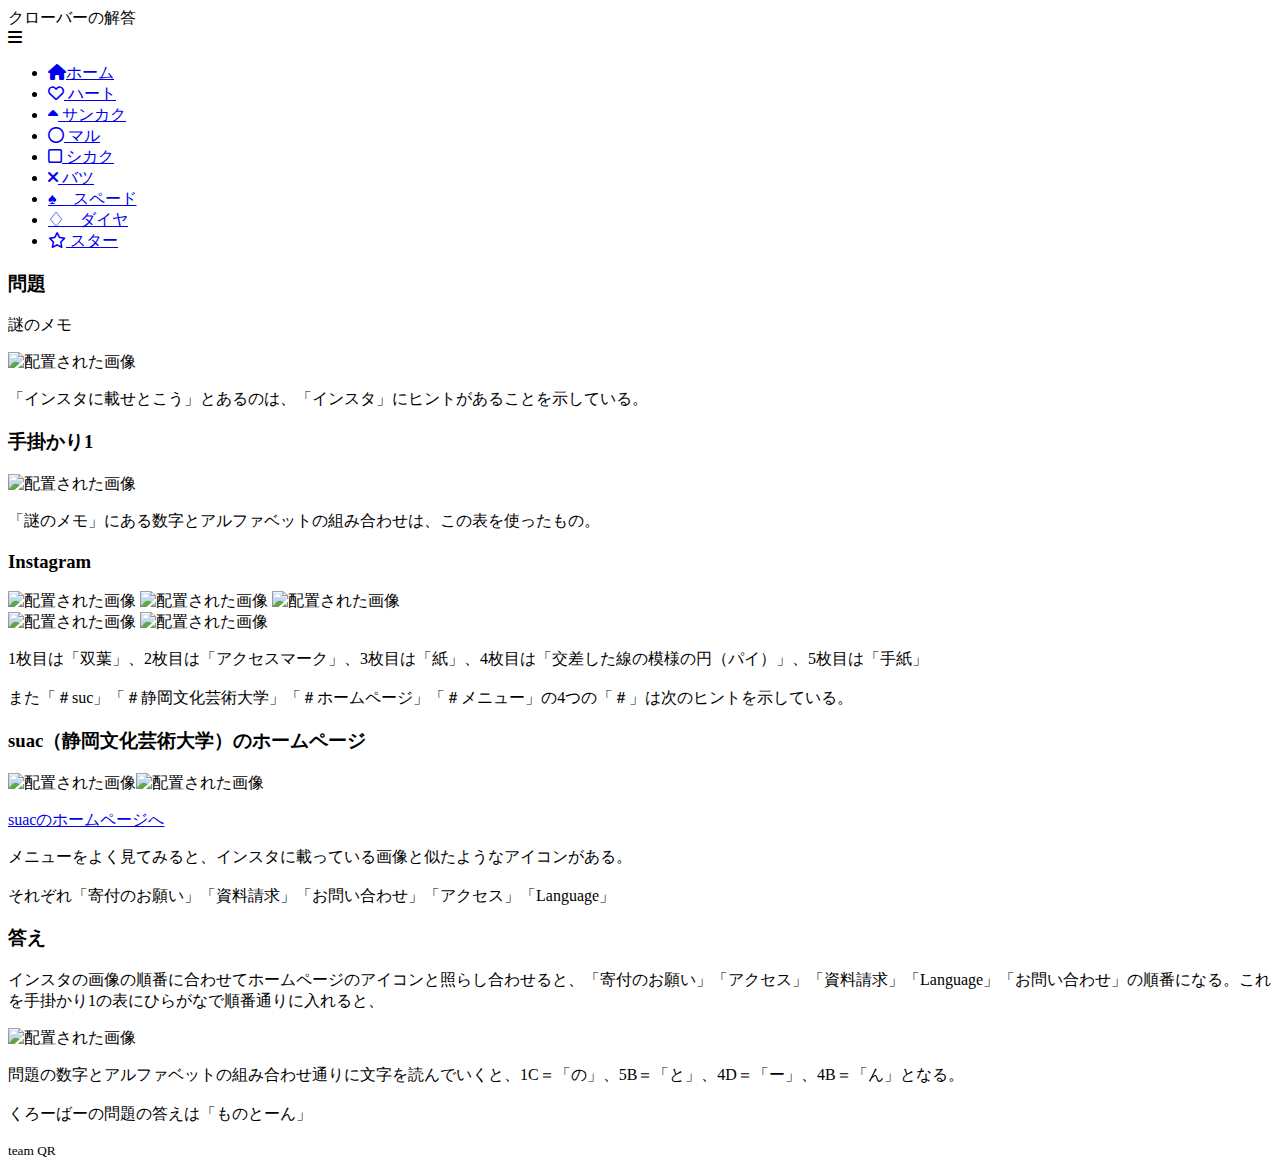
==== clover.html @ cb03a042 "Create clover.html" ====
<!DOCTYPE html>
<html lang="ja">
<head>
    <meta charset="UTF-8">
    <meta name="viewport" content="width=device-width, initial-scale=1.0">
    <title>clover page</title>
    <link rel="stylesheet" href="styles.css">
    <!-- Font Awesome CDN -->
    <link rel="stylesheet" href="https://cdnjs.cloudflare.com/ajax/libs/font-awesome/6.0.0-beta3/css/all.min.css">
	<script src="script.js"></script>
</head>
<body>
	<header class="page-header">
    <nav>
		<div class="logo">クローバーの解答</div>
        <span class="toggle open"><i class="fas fa-bars icon-ba"></i></span>
        <span class="toggle close" style="display: none;"><i class="fas fa-times icon-ba"></i></span>
        <ul class="menu">
            	<li><a href="base HP.html"><i class="fas fa-home menu-icon"></i>ホーム</a></li>
				<li><a href="heart.html"><i class="far fa-heart menu-icon"></i> ハート</a></li>
            	<li><a href="sankaku.html"><i class="fas fa-caret-up menu-icon"></i> サンカク</a></li>
            	<li><a href="maru.html"><i class="far fa-circle menu-icon"></i> マル</a></li>
				<li><a href="sikaku.html"><i class="far fa-square menu-icon"></i> シカク</a></li>
				<li><a href="batsu.html"><i class="fas fa-times menu-icon"></i> バツ</a></li>
				<li><a href="spade.html"><i class=""></i> ♠　スペード</a></li>
				<li><a href="dia.html"><i class=""></i> ♢　ダイヤ</a></li>
				<li><a href="star.html"><i class="far fa-star menu-icon"></i> スター</a></li>
        	</ul>
    </nav>
	</header>
	
	<div id="clover" class="big-bg">
		<div class="mondai-content wrapper">
            </div>
	</div>
	
	<section class="additional-content">
    	<h3 class="middle-title">問題</h3>
			<div class="content-wrapper">
            	<div class="text-content">
					<p class="hint-mondai">謎のメモ</p></div>
					<div class="yoko">
							<img src="image/clover-base.jpg" alt="配置された画像">
							<p>「インスタに載せとこう」とあるのは、「インスタ」にヒントがあることを示している。</p>
						</div>
                	
            	
        	
			
            
	
				<h3 class="middle-title">手掛かり1</h3>
						<div class="yoko">
							<img src="image/clover hint1.png" alt="配置された画像">
							<p>「謎のメモ」にある数字とアルファベットの組み合わせは、この表を使ったもの。</p>
						</div>
				
				<h3 class="middle-title">Instagram</h3>
						<div class="yoko-retu">
								<img src="image/leaf.jpg" alt="配置された画像">
								<img src="image/acsess.jpg" alt="配置された画像">
								<img src="image/kami.jpg" alt="配置された画像"><br>
								<img src="image/language.jpg" alt="配置された画像">
								<img src="image/message.jpg" alt="配置された画像">
						</div>
						<p>1枚目は「双葉」、2枚目は「アクセスマーク」、3枚目は「紙」、4枚目は「交差した線の模様の円（パイ）」、5枚目は「手紙」<br><br>また「＃suc」「＃静岡文化芸術大学」「＃ホームページ」「＃メニュー」の4つの「＃」は次のヒントを示している。</p>
				
				<h3 class="middle-title">suac（静岡文化芸術大学）のホームページ</h3>
						<div class="yoko">
							<div class="iamge-tate">
							<img src="image/suac homepage.jpg" alt="配置された画像"><img src="image/suac menu.jpg" alt="配置された画像"></div><a href="https://www.suac.ac.jp/"><p>suacのホームページへ</p></a>
						</div><p>メニューをよく見てみると、インスタに載っている画像と似たようなアイコンがある。<br><br>それぞれ「寄付のお願い」「資料請求」「お問い合わせ」「アクセス」「Language」</p>
				
				<h3 class="middle-title">答え</h3>
					<p>インスタの画像の順番に合わせてホームページのアイコンと照らし合わせると、「寄付のお願い」「アクセス」「資料請求」「Language」「お問い合わせ」の順番になる。これを手掛かり1の表にひらがなで順番通りに入れると、</p><img src="image/clover hint0.png" alt="配置された画像"><p>問題の数字とアルファベットの組み合わせ通りに文字を読んでいくと、1C＝「の」、5B＝「と」、4D＝「ー」、4B＝「ん」となる。<br><br>くろーばーの問題の答えは「ものとーん」</p>
			</div>
	  	
	</section>
	
	<footer>
    	<div class="footer">
            <p><small>team QR</small></p>
        </div>
    </footer>
    
</body>
</html>
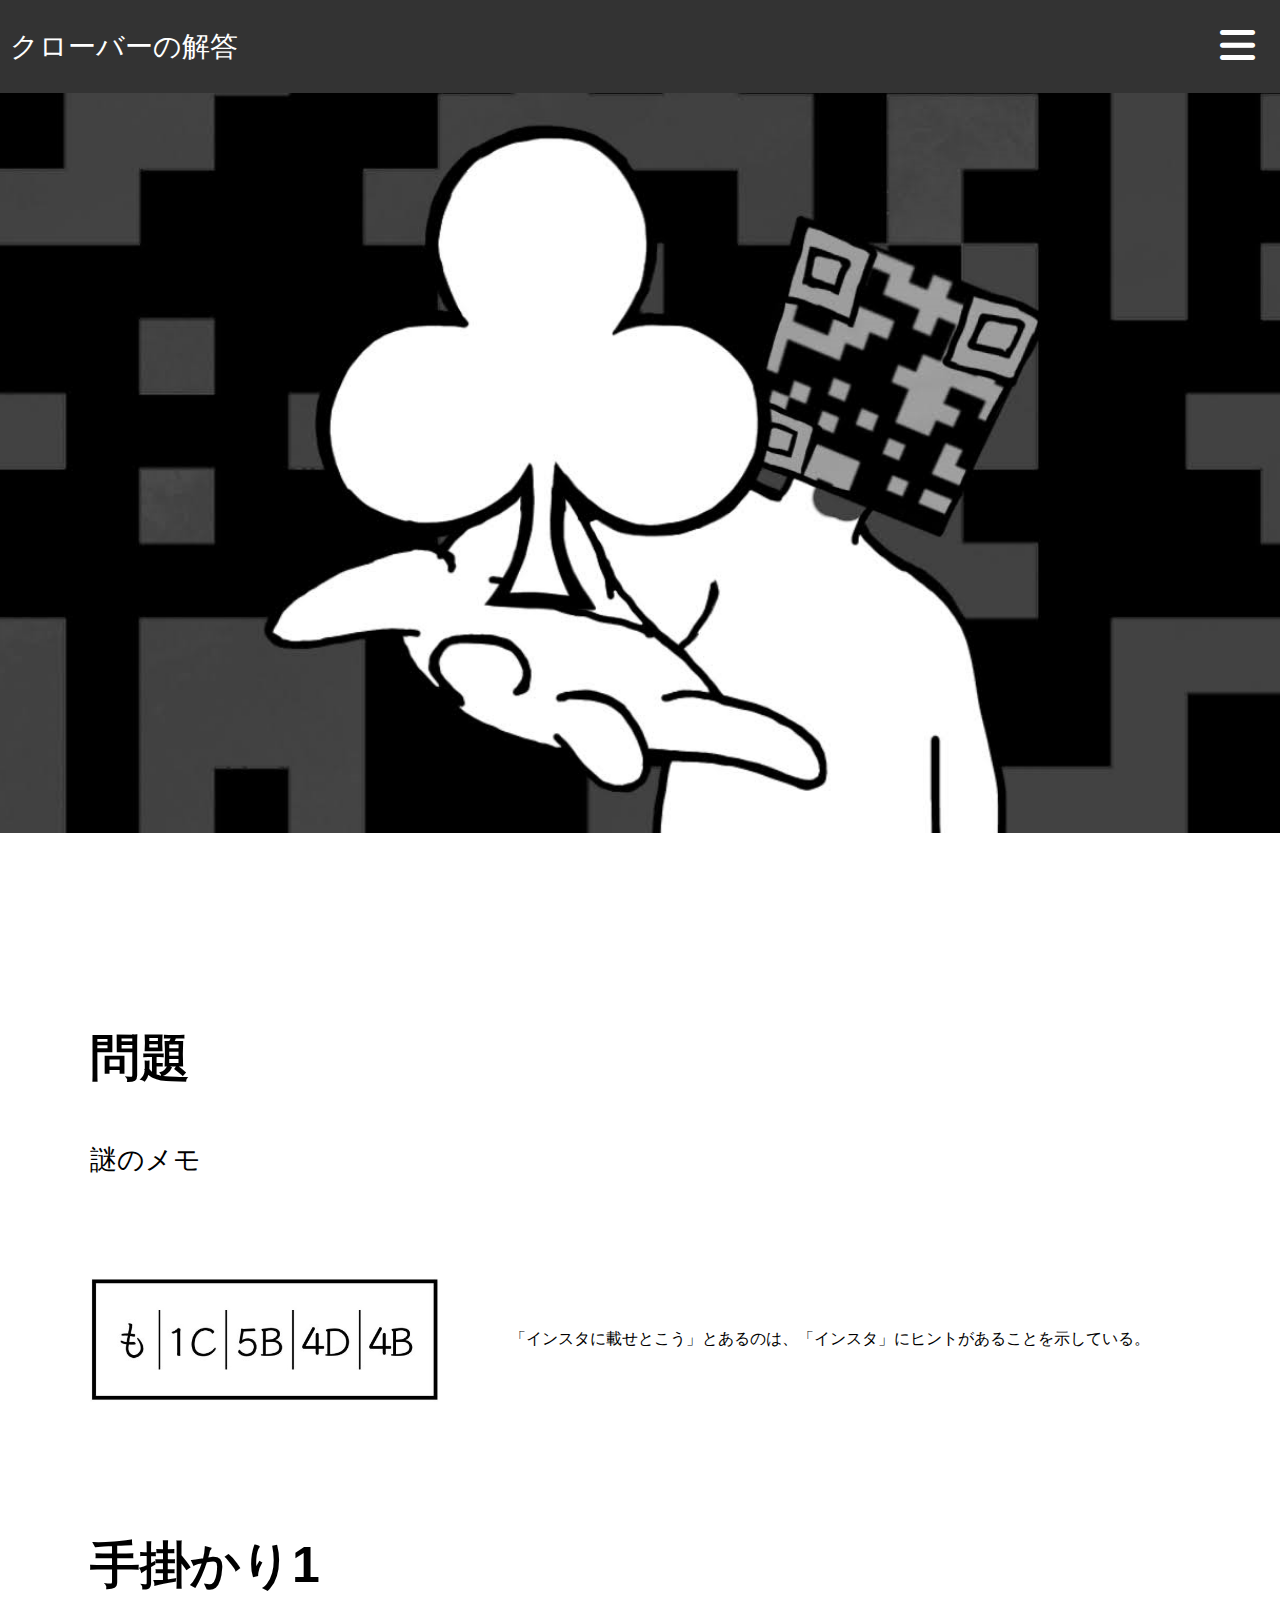
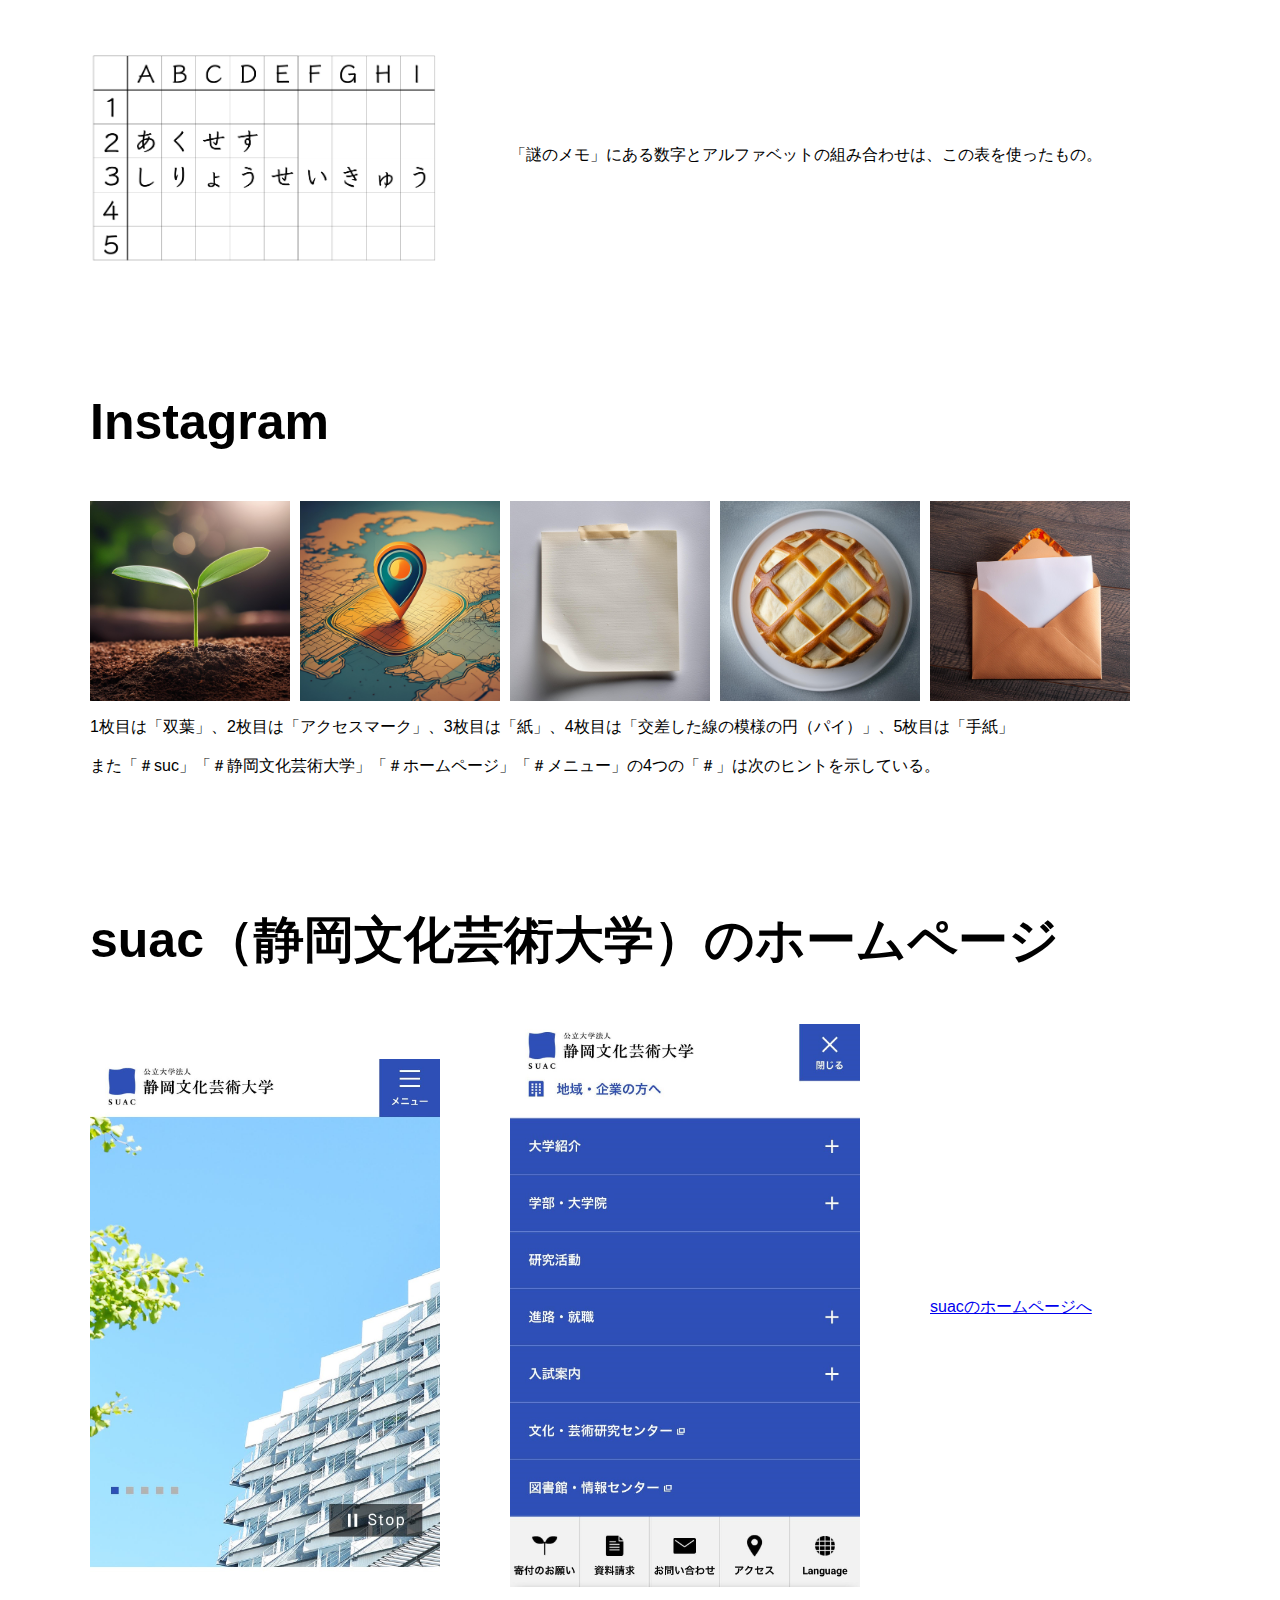
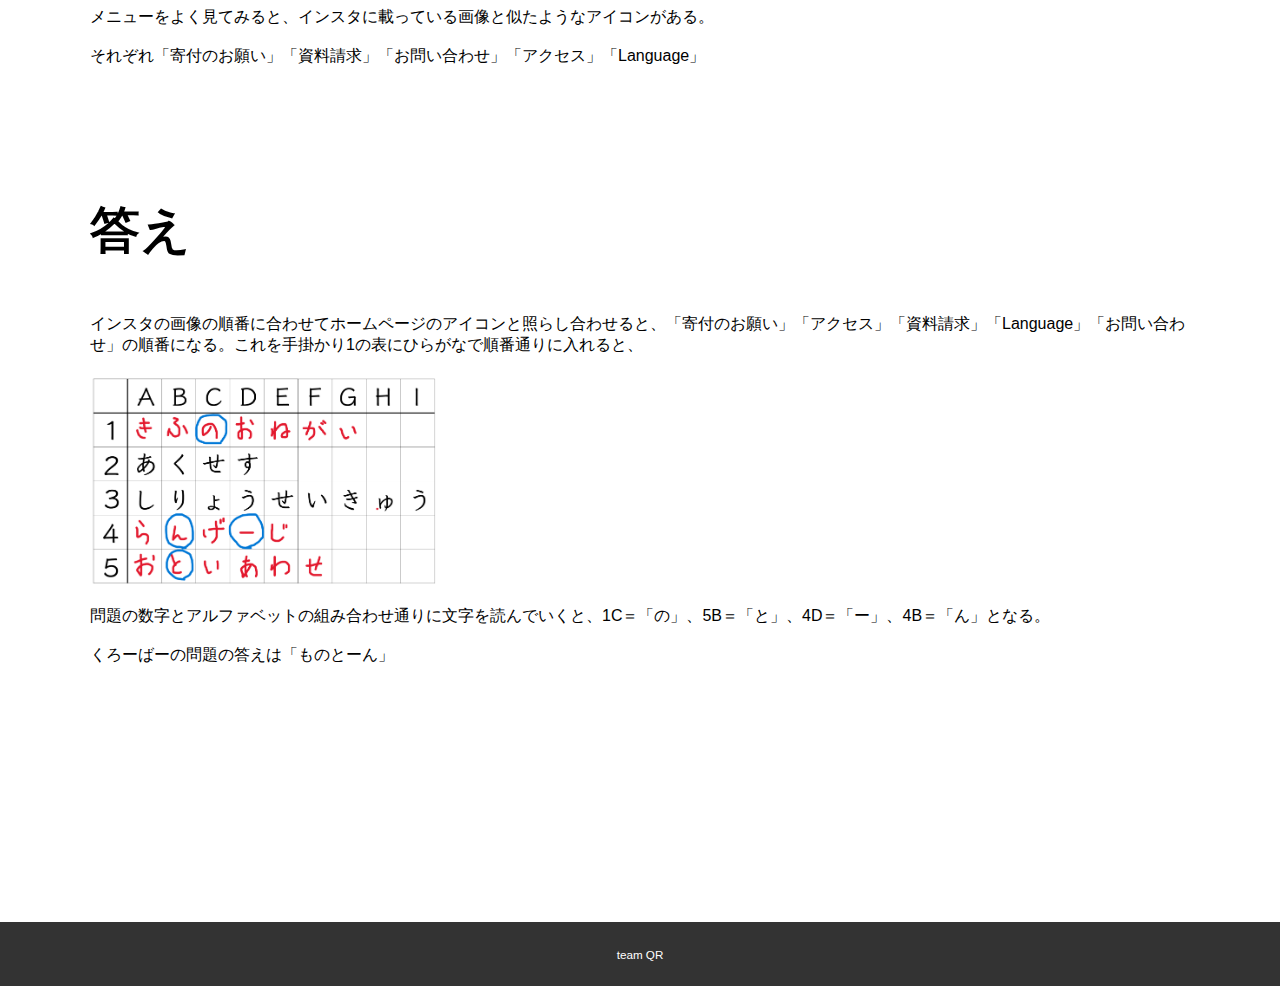
==== commit a83caf0f: "Update clover.html" ====
--- a/clover.html
+++ b/clover.html
@@ -17,15 +17,16 @@
         <span class="toggle close" style="display: none;"><i class="fas fa-times icon-ba"></i></span>
         <ul class="menu">
             	<li><a href="base HP.html"><i class="fas fa-home menu-icon"></i>ホーム</a></li>
-				<li><a href="heart.html"><i class="far fa-heart menu-icon"></i> ハート</a></li>
+		<li><a href="heart.html"><i class="far fa-heart menu-icon"></i> ハート</a></li>
             	<li><a href="sankaku.html"><i class="fas fa-caret-up menu-icon"></i> サンカク</a></li>
             	<li><a href="maru.html"><i class="far fa-circle menu-icon"></i> マル</a></li>
-				<li><a href="sikaku.html"><i class="far fa-square menu-icon"></i> シカク</a></li>
-				<li><a href="batsu.html"><i class="fas fa-times menu-icon"></i> バツ</a></li>
-				<li><a href="spade.html"><i class=""></i> ♠　スペード</a></li>
-				<li><a href="dia.html"><i class=""></i> ♢　ダイヤ</a></li>
-				<li><a href="star.html"><i class="far fa-star menu-icon"></i> スター</a></li>
-        	</ul>
+		<li><a href="sikaku.html"><i class="far fa-square menu-icon"></i> シカク</a></li>
+		<li><a href="batsu.html"><i class="fas fa-times menu-icon"></i> バツ</a></li>
+		<li><a href="clover.html"><i class=""></i> ♧ クローバー</a></li>
+		<li><a href="spade.html"><i class=""></i> ♠　スペード</a></li>
+		<li><a href="dia.html"><i class=""></i> ♢　ダイヤ</a></li>
+		<li><a href="star.html"><i class="far fa-star menu-icon"></i> スター</a></li>
+        </ul>
     </nav>
 	</header>
 	
--- a/styles.css
+++ b/styles.css
@@ -0,0 +1,378 @@
+/* General Styles */
+body {
+    font-family: Arial, sans-serif;
+    margin: 0;
+    padding: 0;
+}
+
+nav {
+    background-color: #333;
+    padding: 25px; /* Increase padding for navigation bar */
+    position: relative;
+    text-align: right; /* Right align the menu bar */
+}
+
+.wrapper {
+    max-width: 1100px;
+    margin: 0 auto;
+    padding: 0 4%;
+}
+
+.header-rapper{
+	background-color: #333;
+	padding: 1px; /* Increase padding for navigation bar */
+    position: relative;
+	font-size: 1rem;
+    font-weight: normal;
+    color: #fff;
+}
+
+.big-bg {
+    padding: 10px;
+    background-size: cover;
+    background-position: center top;
+    background-repeat: no-repeat;
+}
+
+.big-bg-a {
+    background-size: cover;
+    background-position: center top;
+    background-repeat: no-repeat;
+	min-height:100vh;
+}
+
+.toggle {
+    color: white;
+    font-size: 32px; /* Increase font size */
+    cursor: pointer;
+    display: inline-block;
+    padding: 0px; /* Increase padding for button */
+}
+
+iframe {
+    width: 100%;
+}
+
+/* Header Menu */
+.page-header {
+    justify-content: space-between;
+    align-items: center;
+    position: sticky; /* スクロールに合わせて動く */
+    top: 0; /* 常に上部に固定 */
+    z-index: 1000; /* 他のコンテンツの上に表示 */
+}
+
+.logo {
+    display: flex;
+    align-items: center;
+    color: white;
+    flex-direction: column;
+    position: absolute;
+    top: 28px;
+    left: 10px; 
+    text-decoration: none;
+    font-size: 28px;
+    cursor: pointer;
+    display: inline-block;
+}
+/*
+.menu-bar-container {
+    position: relative;
+    width: 100%;
+    max-width: 300px;
+    height: 20vh; 
+    max-height: 500px; 
+    overflow: hidden;
+    background-color: #333;
+    margin-left: auto; 
+}
+
+.menu-bar {
+    height: calc(100% - 80px); 
+    overflow-y: auto; 
+    scrollbar-width: none; 
+    -ms-overflow-style: none;  
+}
+
+.menu-bar::-webkit-scrollbar {
+    display: none; 
+}
+*/
+.menu {
+    list-style: none;
+    margin: 0;
+    padding: 0;
+    display: none; /* 初期状態でメニューを非表示 */
+    flex-direction: column;
+    position: absolute;
+    top: 60px; /* メニューの表示位置を調整 */
+    right: 10px; /* メニューを右側に配置 */
+    background-color: #333;
+    border: 1px solid #575757;
+    width: 250px; /* メニューの幅を広くする */
+}
+
+.menu li {
+    margin: 0;
+    padding: 0;
+}
+
+.menu li a {
+    display: flex;
+    align-items: center;
+    color: white;
+    text-align: left;
+    padding: 20px; /* Increase padding for menu items */
+    text-decoration: none;
+    font-size: 18px; /* Increase font size for menu items */
+}
+
+.menu li a:hover {
+    background-color: #575757;
+}
+
+.menu-icon {
+    margin-right: 12px; /* Add space between icon and text */
+    font-size: 24px; /* Increase icon size */
+}
+
+.icon-ba {
+    font-size: 40px;
+}
+
+/* Background Images */
+ #heart, #sankaku, #maru, #sikaku, #batsu, #clover, #spade, #dia, #star {
+    background-size: cover;
+    background-position: center top;
+    background-repeat: no-repeat;
+    min-height: 80vh;
+}
+
+#index { background-image: url("img/neko.JPG"); }
+#game { background-image: url("img/heart.png"); }
+#base { background-image: url("img/samune.PNG"); min-height: 90vh;}
+#heart { background-image: url("img/sankaku heart.PNG"); }
+#sankaku { background-image: url("img/samune sankaku.PNG"); }
+#maru { background-image: url("img/samune maru.PNG"); }
+#sikaku { background-image: url("img/samine sikaku.PNG"); }
+#batsu { background-image: url("img/samune x.PNG"); }
+#clover { background-image: url("img/samune clover.PNG"); }
+#spade { background-image: url("img/samune spade.PNG"); }
+#dia { background-image: url("img/samune dia.PNG"); }
+#star { background-image: url("img/samune hosi.PNG"); }
+
+/* Home Page */
+.mondai-content {
+    max-width: 1200px;
+}
+
+.head-title {
+    left: 10px;
+    color: #fff8dc;
+}
+
+.mondai-content {
+    font-size: 3rem;
+    font-family: 'Quicksand';
+    text-transform: uppercase;
+    font-weight: normal;
+    color: #fff8dc;
+    text-align: center;
+}
+
+.page-title2{
+	font-size: 3rem;
+    font-weight: bold;
+    color: #3C3C3C;
+	text-shadow: 
+                2px 2px 0 #fff,  
+               -2px 2px 0 #fff,
+                2px -2px 0 #fff,
+               -2px -2px 0 #fff,
+                2px 0 0 #fff,
+               -2px 0 0 #fff,
+                0 2px 0 #fff,
+                0 -2px 0 #fff;
+}
+
+.mondai-content p {
+    font-size: 1.125rem;
+    margin: 10px 0 0;
+    text-align: center;
+    color: #fff8dc;
+}
+
+.mondai-detail .middle-title {
+    font-size: 2rem;
+    margin-top: 20%;
+}
+
+.detail-wrapper {
+    display: grid;
+    grid-template-columns: repeat(3, 1fr); /* 3-column grid */
+    gap: 10px; /* Spacing between buttons */
+    width: 100%;
+    box-sizing: border-box;
+}
+
+a.btn {
+    display: block;
+    padding: 15px 20px;
+    background-color: #333;
+    color: #fff;
+    text-decoration: none;
+    border-radius: 4px;
+    box-shadow: 0 2px 4px rgba(0, 0, 0, 0.2);
+    text-align: center;
+}
+
+a.btn:hover {
+    background-color: #535353;
+}
+
+.detail {
+    max-width: 1100px;
+    margin-top: 2%;
+}
+
+.detail2 {
+    max-width: 500px;
+    margin-top: 2%;
+    margin-left: 20%;
+    font-size: 1.2rem;
+}
+
+.detail p {
+    font-size: 1.2rem;
+}
+
+.grid {
+    width: 400px;
+    margin: 5px;
+}
+
+@media (min-width: 601px) {
+    .nav ul {
+        display: flex;
+        flex-direction: row;
+    }
+
+    .menu {
+        display: none; /* Hide on desktop */
+    }
+}
+
+@media (max-width: 600px) {
+    .mondai-detail-wrapper {
+        width: 100%;
+        padding: 10px;
+    }
+
+    a.btn {
+        margin: 5px 0;
+        padding: 12px 16px;
+    }
+
+    .detail-wrapper {
+        grid-template-columns: repeat(2, 1fr); /* 2-column grid for narrow screens */
+    }
+
+    .additional-content {
+        flex-direction: column; /* Stack vertically */
+    }
+
+    .additional-content img {
+        margin: 0 0 20px 0; /* Add space below images */
+    }
+
+    .yoko {
+        flex-direction: column; /* Stack vertically */
+    }
+
+    .yoko-retu {
+        flex-direction: column;
+    }
+
+    .image-tate img {
+        height: auto; /* Auto adjust image height */
+        margin-bottom: 0; /* Reset bottom margin */
+    }
+
+    p {
+        margin-left: 0; /* Reset left margin */
+    }
+
+    .menu-bar-container {
+        width: 300px; /* Fixed width for larger screens */
+        max-height: 600px; /* Increase max height for larger screens */
+    }
+}
+
+/* Heart Mondai */
+.additional-content {
+    max-width: 1100px;
+    margin: 0 auto;
+    padding: 0 4%;
+    margin-top: 15%;
+}
+
+.additional-content img {
+    max-width: 350px; /* Set max width for images */
+    margin-right: 20px; /* Add space to the right of images */
+}
+
+.middle-title {
+    font-size: 50px;
+    margin-bottom: 50px;
+    margin-top: 130px;
+}
+
+.text-content {
+    font-size: 27px;
+    margin-bottom: 100px;
+}
+
+.hint-mondai {
+    font-size: 27px;
+}
+
+.yoko {
+    display: flex;
+    align-items: center; /* Center vertically */
+}
+
+.yoko img {
+    width: auto; /* Auto width */
+    height: auto; /* Auto height */
+    margin-right: 70px; /* Add space to the right */
+}
+
+/* Sankaku Mondai */
+.spaced-text {
+    margin-right: 50px; /* Add space to the right */
+}
+
+/* Clover Gazou Haiti */
+.yoko-retu {
+    display: flex;
+    align-items: center;
+}
+
+.yoko-retu img {
+    width: 200px; /* Set image width */
+    height: 200px; /* Auto height */
+    margin-right: 10px; /* Add space to the right */
+}
+
+/* Footer */
+footer {
+    background: #333;
+    text-align: center;
+    padding: 10px 0;
+    margin-top: 20%;
+}
+
+footer p {
+    color: #fff;
+    font-size: 0.875rem;
+}
